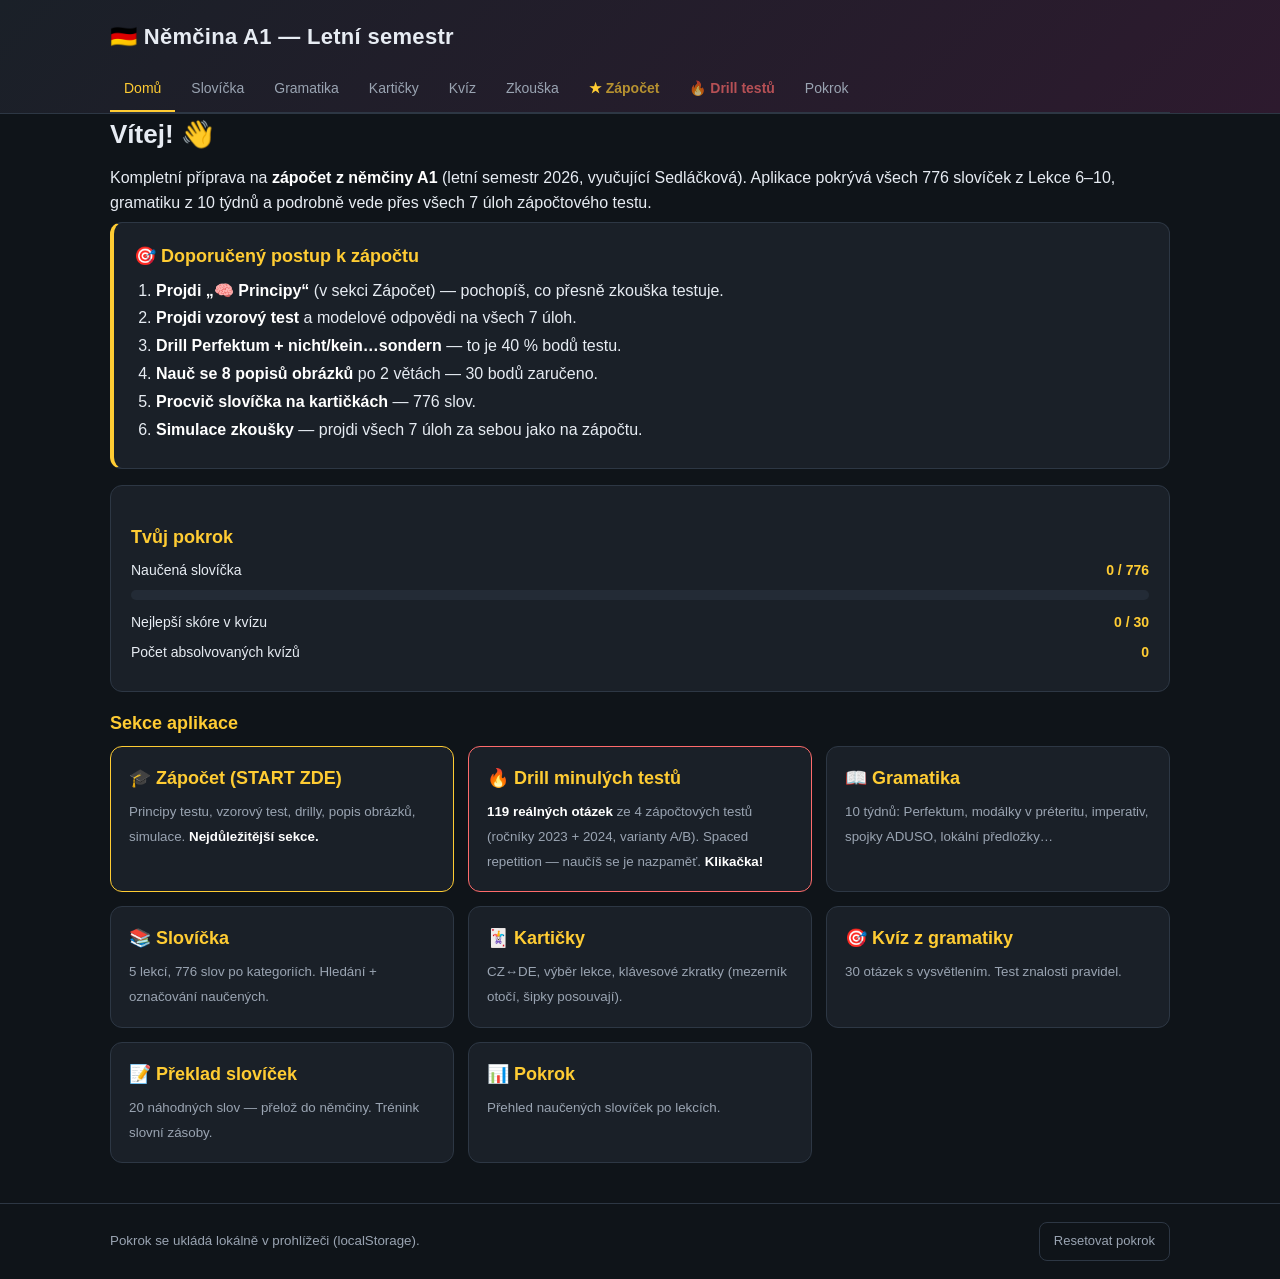
==== app/index.html @ c713fbe7 "Initial commit: nemcina app" ====
<!DOCTYPE html>
<html lang="cs">
<head>
<meta charset="UTF-8">
<meta name="viewport" content="width=device-width, initial-scale=1.0">
<title>Němčina A1 — Příprava na zkoušku</title>
<link rel="stylesheet" href="style.css">
</head>
<body>
<header>
  <div class="wrap">
    <h1>🇩🇪 Němčina A1 — Letní semestr</h1>
    <nav id="mainNav">
      <button data-view="home" class="active">Domů</button>
      <button data-view="vocab">Slovíčka</button>
      <button data-view="grammar">Gramatika</button>
      <button data-view="flashcards">Kartičky</button>
      <button data-view="quiz">Kvíz</button>
      <button data-view="exam">Zkouška</button>
      <button data-view="test">Zápočet</button>
      <button data-view="drill">🔥 Drill testů</button>
      <button data-view="progress">Pokrok</button>
    </nav>
  </div>
</header>

<main class="wrap" id="app"></main>

<footer>
  <div class="wrap">
    <small>Pokrok se ukládá lokálně v prohlížeči (localStorage).</small>
    <button id="resetBtn" class="ghost">Resetovat pokrok</button>
  </div>
</footer>

<script src="data.js"></script>
<script src="app.js"></script>
</body>
</html>
---- app/style.css ----
* { box-sizing: border-box; }
:root {
  --bg: #0f1419;
  --panel: #1a2028;
  --panel-2: #232b36;
  --border: #2d3744;
  --text: #e7ecf3;
  --muted: #9aa4b2;
  --accent: #ffcc33;
  --accent-2: #ff6b6b;
  --ok: #4ade80;
  --err: #f87171;
  --blue: #60a5fa;
}
html, body { margin: 0; padding: 0; background: var(--bg); color: var(--text); font-family: -apple-system, BlinkMacSystemFont, "Segoe UI", Roboto, sans-serif; line-height: 1.55; }
.wrap { max-width: 1100px; margin: 0 auto; padding: 0 20px; }

/* Header */
header { background: linear-gradient(135deg, #1a2028, #2d1a2e); border-bottom: 1px solid var(--border); padding: 20px 0 0; position: sticky; top: 0; z-index: 10; }
header h1 { margin: 0 0 14px; font-size: 22px; letter-spacing: .3px; }
nav { display: flex; gap: 2px; flex-wrap: wrap; border-bottom: 1px solid var(--border); padding-bottom: 0; }
nav button { background: transparent; color: var(--muted); border: 0; padding: 10px 14px; font: inherit; cursor: pointer; border-bottom: 2px solid transparent; border-radius: 0; transition: all .15s; font-size: 14px; }
nav button:hover { color: var(--text); }
nav button.active { color: var(--accent); border-bottom-color: var(--accent); }
nav button[data-view="test"] { color: #ffcc33aa; font-weight: 600; }
nav button[data-view="test"].active { color: var(--accent); }
nav button[data-view="test"]::before { content: "★ "; color: var(--accent); }
nav button[data-view="drill"] { color: #ff6b6baa; font-weight: 600; }
nav button[data-view="drill"].active { color: var(--accent-2); border-bottom-color: var(--accent-2); }

/* Main */
main { padding: 28px 0 60px; min-height: 70vh; }
h2 { font-size: 26px; margin: 0 0 12px; }
h3 { font-size: 18px; margin: 18px 0 8px; color: var(--accent); }
h4 { font-size: 15px; margin: 12px 0 6px; color: var(--blue); }
p { margin: 6px 0; }
ul, ol { margin: 6px 0; padding-left: 22px; }
li { margin: 3px 0; }
table { border-collapse: collapse; margin: 10px 0; width: 100%; max-width: 700px; }
th, td { border: 1px solid var(--border); padding: 8px 10px; text-align: left; vertical-align: top; }
th { background: var(--panel-2); color: var(--accent); font-weight: 600; }
b { color: #fff; }

/* Cards & panels */
.card { background: var(--panel); border: 1px solid var(--border); border-radius: 12px; padding: 20px; margin-bottom: 16px; }
.grid { display: grid; grid-template-columns: repeat(auto-fit, minmax(260px, 1fr)); gap: 14px; }
.tile { background: var(--panel); border: 1px solid var(--border); border-radius: 12px; padding: 18px; cursor: pointer; transition: all .2s; }
.tile:hover { border-color: var(--accent); transform: translateY(-2px); }
.tile h3 { margin: 0 0 6px; color: var(--accent); }
.tile small { color: var(--muted); }

/* Buttons */
button.primary, .btn { background: var(--accent); color: #1a1208; border: 0; padding: 10px 18px; border-radius: 8px; cursor: pointer; font-weight: 600; font: inherit; font-size: 14px; transition: transform .1s; }
button.primary:hover, .btn:hover { transform: translateY(-1px); }
button.ghost { background: transparent; color: var(--muted); border: 1px solid var(--border); padding: 8px 14px; border-radius: 8px; cursor: pointer; font: inherit; font-size: 13px; }
button.ghost:hover { border-color: var(--accent); color: var(--text); }

/* Vocab */
.lesson-nav { display: flex; gap: 8px; flex-wrap: wrap; margin-bottom: 16px; }
.lesson-nav button { background: var(--panel); color: var(--muted); border: 1px solid var(--border); padding: 8px 14px; border-radius: 20px; cursor: pointer; font: inherit; font-size: 13px; }
.lesson-nav button.active { background: var(--accent); color: #1a1208; border-color: var(--accent); }
.search { width: 100%; max-width: 400px; background: var(--panel-2); border: 1px solid var(--border); color: var(--text); padding: 10px 14px; border-radius: 8px; font: inherit; margin-bottom: 14px; }
.vocab-table { width: 100%; border-collapse: collapse; background: var(--panel); border-radius: 10px; overflow: hidden; }
.vocab-table th { background: var(--panel-2); text-align: left; padding: 10px 14px; color: var(--accent); font-size: 13px; font-weight: 600; }
.vocab-table td { padding: 9px 14px; border-top: 1px solid var(--border); font-size: 14px; }
.vocab-table .de { color: #fff; font-weight: 500; }
.vocab-table .cs { color: var(--muted); }
.vocab-table tr.known { opacity: .45; }
.know-btn { background: transparent; border: 1px solid var(--border); color: var(--muted); padding: 3px 8px; border-radius: 4px; cursor: pointer; font-size: 11px; }
.know-btn.on { background: var(--ok); color: #0a1f10; border-color: var(--ok); }

/* Grammar */
.acc { background: var(--panel); border: 1px solid var(--border); border-radius: 10px; margin-bottom: 10px; overflow: hidden; }
.acc-h { padding: 12px 16px; background: var(--panel-2); cursor: pointer; display: flex; justify-content: space-between; align-items: center; font-weight: 600; }
.acc-h:hover { color: var(--accent); }
.acc-b { padding: 14px 18px; display: none; }
.acc.open .acc-b { display: block; }
.acc.open .acc-h { color: var(--accent); }

/* Flashcards */
.flash-wrap { max-width: 620px; margin: 0 auto; }
.flash-card { perspective: 1200px; height: 280px; margin: 20px 0; cursor: pointer; }
.flash-inner { position: relative; width: 100%; height: 100%; transition: transform .5s; transform-style: preserve-3d; }
.flash-inner.flipped { transform: rotateY(180deg); }
.flash-front, .flash-back { position: absolute; inset: 0; backface-visibility: hidden; display: flex; align-items: center; justify-content: center; border-radius: 14px; padding: 30px; font-size: 26px; text-align: center; border: 1px solid var(--border); }
.flash-front { background: linear-gradient(135deg, #1f2937, #111827); }
.flash-back { background: linear-gradient(135deg, #3d2a1a, #1f1510); color: var(--accent); transform: rotateY(180deg); }
.flash-meta { text-align: center; color: var(--muted); font-size: 13px; margin-bottom: 10px; }
.flash-controls { display: flex; gap: 10px; justify-content: center; flex-wrap: wrap; margin-top: 14px; }
.flash-opts { display: flex; gap: 16px; justify-content: center; flex-wrap: wrap; align-items: center; margin-bottom: 16px; font-size: 14px; color: var(--muted); }
.flash-opts label { cursor: pointer; }

/* Quiz */
.quiz-q { font-size: 18px; margin-bottom: 16px; }
.opt { display: block; width: 100%; text-align: left; background: var(--panel-2); color: var(--text); border: 1px solid var(--border); border-radius: 8px; padding: 12px 16px; margin-bottom: 8px; cursor: pointer; font: inherit; font-size: 14px; transition: all .15s; }
.opt:hover { border-color: var(--accent); }
.opt.correct { background: rgba(74,222,128,.15); border-color: var(--ok); color: var(--ok); }
.opt.wrong { background: rgba(248,113,113,.15); border-color: var(--err); color: var(--err); }
.opt.disabled { cursor: default; }
.expl { background: var(--panel-2); border-left: 3px solid var(--accent); padding: 10px 14px; border-radius: 4px; margin-top: 10px; color: var(--muted); font-size: 14px; }
.expl.ok { border-left-color: var(--ok); }
.expl.bad { border-left-color: var(--err); }
.quiz-prog { color: var(--muted); font-size: 13px; margin-bottom: 12px; }

/* Progress */
.bar { background: var(--panel-2); height: 10px; border-radius: 5px; overflow: hidden; margin: 6px 0 12px; }
.bar-fill { height: 100%; background: linear-gradient(90deg, var(--accent), var(--ok)); transition: width .4s; }
.stat { display: flex; justify-content: space-between; margin: 8px 0; font-size: 14px; }
.stat b { color: var(--accent); }

/* Exam */
.exam-input { width: 100%; background: var(--panel-2); border: 1px solid var(--border); color: var(--text); padding: 10px 14px; border-radius: 8px; font: inherit; font-size: 16px; margin: 10px 0; }

footer { border-top: 1px solid var(--border); padding: 18px 0; margin-top: 40px; }
footer .wrap { display: flex; justify-content: space-between; align-items: center; gap: 14px; flex-wrap: wrap; }
footer small { color: var(--muted); }

@media (max-width: 600px) {
  header h1 { font-size: 18px; }
  nav button { padding: 8px 10px; font-size: 13px; }
  .flash-card { height: 220px; }
  .flash-front, .flash-back { font-size: 20px; padding: 20px; }
}
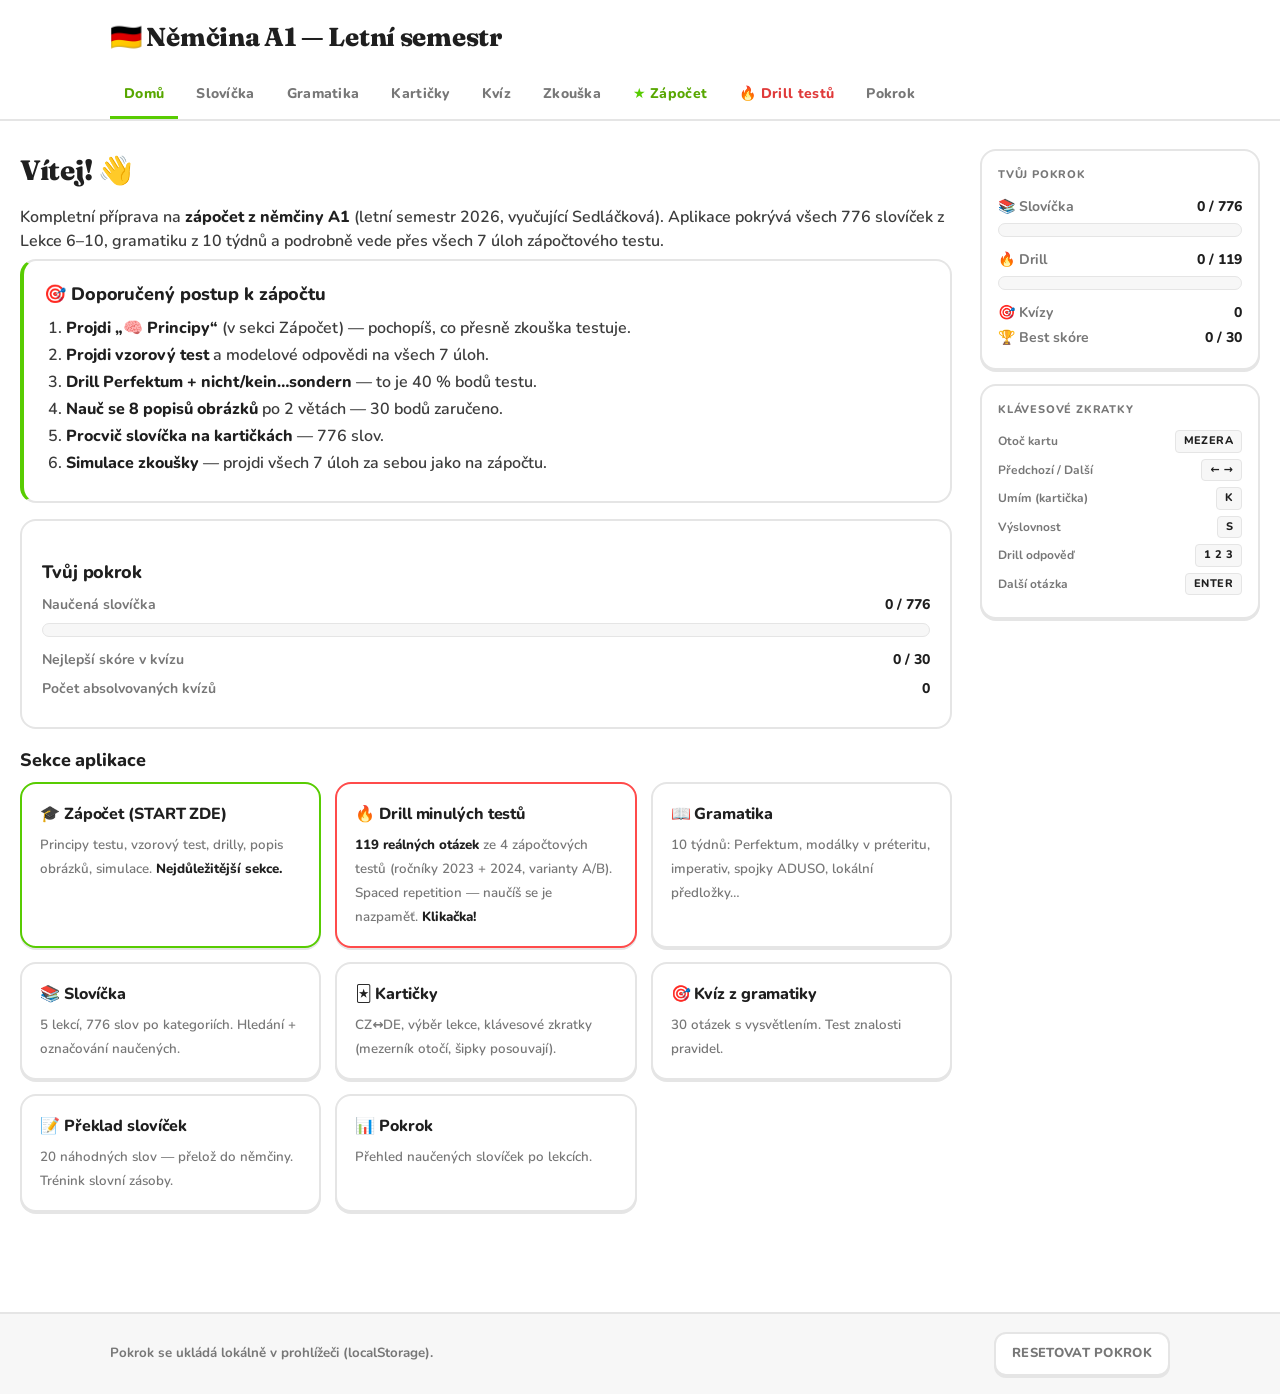
==== commit 8e79020a: "Redesign UI to Duolingo-style light theme Switch from dark utilitarian to light Duolingo-inspired hy" ====
--- a/app/index.html
+++ b/app/index.html
@@ -4,6 +4,9 @@
 <meta charset="UTF-8">
 <meta name="viewport" content="width=device-width, initial-scale=1.0">
 <title>Němčina A1 — Příprava na zkoušku</title>
+<link rel="preconnect" href="https://fonts.googleapis.com">
+<link rel="preconnect" href="https://fonts.gstatic.com" crossorigin>
+<link href="https://fonts.googleapis.com/css2?family=Nunito:wght@600;700;800;900&family=Fraunces:wght@600;800&display=swap" rel="stylesheet">
 <link rel="stylesheet" href="style.css">
 </head>
 <body>
@@ -24,7 +27,29 @@
   </div>
 </header>
 
-<main class="wrap" id="app"></main>
+<div class="layout">
+  <main id="app"></main>
+  <aside class="rail" id="rail">
+    <div class="widget">
+      <h4>Tvůj pokrok</h4>
+      <div class="rail-stat"><span>📚 Slovíčka</span><b id="rail-vocab">— / —</b></div>
+      <div class="bar"><div class="bar-fill" id="rail-vocab-bar" style="width:0%"></div></div>
+      <div class="rail-stat"><span>🔥 Drill</span><b id="rail-drill">— / —</b></div>
+      <div class="bar"><div class="bar-fill" id="rail-drill-bar" style="width:0%"></div></div>
+      <div class="rail-stat"><span>🎯 Kvízy</span><b id="rail-quizzes">0</b></div>
+      <div class="rail-stat"><span>🏆 Best skóre</span><b id="rail-best">0 / 0</b></div>
+    </div>
+    <div class="widget">
+      <h4>Klávesové zkratky</h4>
+      <div class="rail-kbd"><span>Otoč kartu</span><kbd>Mezera</kbd></div>
+      <div class="rail-kbd"><span>Předchozí / Další</span><kbd>← →</kbd></div>
+      <div class="rail-kbd"><span>Umím (kartička)</span><kbd>K</kbd></div>
+      <div class="rail-kbd"><span>Výslovnost</span><kbd>S</kbd></div>
+      <div class="rail-kbd"><span>Drill odpověď</span><kbd>1 2 3</kbd></div>
+      <div class="rail-kbd"><span>Další otázka</span><kbd>Enter</kbd></div>
+    </div>
+  </aside>
+</div>
 
 <footer>
   <div class="wrap">
--- a/app/style.css
+++ b/app/style.css
@@ -1,123 +1,687 @@
+/* ==========================================================================
+   Němčina A1 — Duolingo-style hybrid (light theme)
+   ========================================================================== */
+
 * { box-sizing: border-box; }
+
 :root {
-  --bg: #0f1419;
-  --panel: #1a2028;
-  --panel-2: #232b36;
-  --border: #2d3744;
-  --text: #e7ecf3;
-  --muted: #9aa4b2;
-  --accent: #ffcc33;
-  --accent-2: #ff6b6b;
-  --ok: #4ade80;
-  --err: #f87171;
-  --blue: #60a5fa;
-}
-html, body { margin: 0; padding: 0; background: var(--bg); color: var(--text); font-family: -apple-system, BlinkMacSystemFont, "Segoe UI", Roboto, sans-serif; line-height: 1.55; }
+  /* — Surfaces — */
+  --bg:        #FFFFFF;
+  --bg-soft:   #F7F7F7;
+  --panel:     #FFFFFF;
+  --panel-2:   #F7F7F7;        /* alias for app.js compatibility */
+  --border:    #E5E5E5;
+  --line-soft: #EFEFEF;
+
+  /* — Text — */
+  --text:   #3C3C3C;
+  --strong: #1F1F1F;
+  --muted:  #777777;
+  --faint:  #AFAFAF;
+
+  /* — Brand — */
+  --accent:        #58CC02;    /* primary green */
+  --accent-shade:  #58A700;
+  --accent-tint:   #D7FFB8;
+  --accent-2:      #FF4B4B;    /* drill / wrong */
+  --accent-2-shade:#E03A3A;
+  --accent-2-tint: #FFDFE0;
+
+  --blue:       #1CB0F6;
+  --blue-shade: #1899D6;
+  --blue-tint:  #DDF4FF;
+
+  --gold:       #FFC800;
+  --gold-shade: #E0AB00;
+
+  /* — Semantic — */
+  --ok:  #58A700;
+  --err: #E03A3A;
+
+  /* — Type — */
+  --font:         'Nunito', system-ui, -apple-system, BlinkMacSystemFont, "Segoe UI", Roboto, sans-serif;
+  --font-display: 'Fraunces', Georgia, serif;
+
+  /* — Radii — */
+  --r-sm: 8px;
+  --r:    12px;
+  --r-md: 16px;
+  --r-lg: 20px;
+  --r-pill: 999px;
+}
+
+html, body {
+  margin: 0; padding: 0;
+  background: var(--bg);
+  color: var(--text);
+  font-family: var(--font);
+  font-weight: 600;
+  font-size: 16px;
+  line-height: 1.5;
+  -webkit-font-smoothing: antialiased;
+}
+
 .wrap { max-width: 1100px; margin: 0 auto; padding: 0 20px; }
 
-/* Header */
-header { background: linear-gradient(135deg, #1a2028, #2d1a2e); border-bottom: 1px solid var(--border); padding: 20px 0 0; position: sticky; top: 0; z-index: 10; }
-header h1 { margin: 0 0 14px; font-size: 22px; letter-spacing: .3px; }
-nav { display: flex; gap: 2px; flex-wrap: wrap; border-bottom: 1px solid var(--border); padding-bottom: 0; }
-nav button { background: transparent; color: var(--muted); border: 0; padding: 10px 14px; font: inherit; cursor: pointer; border-bottom: 2px solid transparent; border-radius: 0; transition: all .15s; font-size: 14px; }
-nav button:hover { color: var(--text); }
-nav button.active { color: var(--accent); border-bottom-color: var(--accent); }
-nav button[data-view="test"] { color: #ffcc33aa; font-weight: 600; }
-nav button[data-view="test"].active { color: var(--accent); }
+/* ============================================================
+   Header (white, sticky, brand + tab nav)
+   ============================================================ */
+header {
+  background: var(--bg);
+  border-bottom: 2px solid var(--border);
+  padding: 18px 0 0;
+  position: sticky; top: 0; z-index: 10;
+}
+header h1 {
+  margin: 0 0 14px;
+  font-family: var(--font-display);
+  font-size: 26px;
+  font-weight: 800;
+  letter-spacing: -0.3px;
+  color: var(--strong);
+}
+
+/* tab nav */
+nav {
+  display: flex; gap: 4px; flex-wrap: wrap;
+  border-bottom: 0;
+  padding-bottom: 0;
+}
+nav button {
+  background: transparent;
+  color: var(--muted);
+  border: 0;
+  padding: 12px 14px;
+  font: inherit;
+  font-weight: 800;
+  cursor: pointer;
+  border-bottom: 3px solid transparent;
+  border-radius: 0;
+  transition: color .12s, background .12s, border-color .12s;
+  font-size: 14px;
+  letter-spacing: 0.3px;
+}
+nav button:hover { color: var(--strong); background: var(--bg-soft); }
+nav button.active {
+  color: var(--accent-shade);
+  border-bottom-color: var(--accent);
+}
+nav button[data-view="test"] { color: var(--accent-shade); }
+nav button[data-view="test"].active { color: var(--accent-shade); }
 nav button[data-view="test"]::before { content: "★ "; color: var(--accent); }
-nav button[data-view="drill"] { color: #ff6b6baa; font-weight: 600; }
-nav button[data-view="drill"].active { color: var(--accent-2); border-bottom-color: var(--accent-2); }
-
-/* Main */
-main { padding: 28px 0 60px; min-height: 70vh; }
-h2 { font-size: 26px; margin: 0 0 12px; }
-h3 { font-size: 18px; margin: 18px 0 8px; color: var(--accent); }
-h4 { font-size: 15px; margin: 12px 0 6px; color: var(--blue); }
+nav button[data-view="drill"] { color: var(--accent-2-shade); }
+nav button[data-view="drill"].active {
+  color: var(--accent-2-shade);
+  border-bottom-color: var(--accent-2);
+}
+
+/* ============================================================
+   Layout — main + right rail (rail hidden < 1080)
+   ============================================================ */
+.layout {
+  display: grid;
+  grid-template-columns: 1fr 280px;
+  gap: 28px;
+  padding: 28px 20px 60px;
+  max-width: 1300px;
+  margin: 0 auto;
+  align-items: start;
+}
+.layout > main { min-width: 0; }
+.rail {
+  position: sticky; top: 100px;
+  display: flex; flex-direction: column; gap: 14px;
+}
+@media (max-width: 1080px) {
+  .layout { grid-template-columns: 1fr; max-width: 1100px; }
+  .rail { display: none; }
+}
+
+main { min-height: 70vh; }
+
+/* ============================================================
+   Typography
+   ============================================================ */
+h2 {
+  font-family: var(--font-display);
+  font-size: 28px;
+  font-weight: 800;
+  margin: 0 0 14px;
+  color: var(--strong);
+  letter-spacing: -0.3px;
+}
+h3 {
+  font-size: 18px;
+  font-weight: 800;
+  margin: 18px 0 8px;
+  color: var(--strong);
+  letter-spacing: -0.1px;
+}
+h4 {
+  font-size: 15px;
+  font-weight: 800;
+  margin: 12px 0 6px;
+  color: var(--blue-shade);
+  letter-spacing: 0;
+}
 p { margin: 6px 0; }
 ul, ol { margin: 6px 0; padding-left: 22px; }
 li { margin: 3px 0; }
+b { color: var(--strong); font-weight: 800; }
+small { color: var(--muted); font-weight: 600; }
+
 table { border-collapse: collapse; margin: 10px 0; width: 100%; max-width: 700px; }
-th, td { border: 1px solid var(--border); padding: 8px 10px; text-align: left; vertical-align: top; }
-th { background: var(--panel-2); color: var(--accent); font-weight: 600; }
-b { color: #fff; }
-
-/* Cards & panels */
-.card { background: var(--panel); border: 1px solid var(--border); border-radius: 12px; padding: 20px; margin-bottom: 16px; }
-.grid { display: grid; grid-template-columns: repeat(auto-fit, minmax(260px, 1fr)); gap: 14px; }
-.tile { background: var(--panel); border: 1px solid var(--border); border-radius: 12px; padding: 18px; cursor: pointer; transition: all .2s; }
-.tile:hover { border-color: var(--accent); transform: translateY(-2px); }
-.tile h3 { margin: 0 0 6px; color: var(--accent); }
-.tile small { color: var(--muted); }
-
-/* Buttons */
-button.primary, .btn { background: var(--accent); color: #1a1208; border: 0; padding: 10px 18px; border-radius: 8px; cursor: pointer; font-weight: 600; font: inherit; font-size: 14px; transition: transform .1s; }
-button.primary:hover, .btn:hover { transform: translateY(-1px); }
-button.ghost { background: transparent; color: var(--muted); border: 1px solid var(--border); padding: 8px 14px; border-radius: 8px; cursor: pointer; font: inherit; font-size: 13px; }
-button.ghost:hover { border-color: var(--accent); color: var(--text); }
-
-/* Vocab */
-.lesson-nav { display: flex; gap: 8px; flex-wrap: wrap; margin-bottom: 16px; }
-.lesson-nav button { background: var(--panel); color: var(--muted); border: 1px solid var(--border); padding: 8px 14px; border-radius: 20px; cursor: pointer; font: inherit; font-size: 13px; }
-.lesson-nav button.active { background: var(--accent); color: #1a1208; border-color: var(--accent); }
-.search { width: 100%; max-width: 400px; background: var(--panel-2); border: 1px solid var(--border); color: var(--text); padding: 10px 14px; border-radius: 8px; font: inherit; margin-bottom: 14px; }
-.vocab-table { width: 100%; border-collapse: collapse; background: var(--panel); border-radius: 10px; overflow: hidden; }
-.vocab-table th { background: var(--panel-2); text-align: left; padding: 10px 14px; color: var(--accent); font-size: 13px; font-weight: 600; }
-.vocab-table td { padding: 9px 14px; border-top: 1px solid var(--border); font-size: 14px; }
-.vocab-table .de { color: #fff; font-weight: 500; }
-.vocab-table .cs { color: var(--muted); }
-.vocab-table tr.known { opacity: .45; }
-.know-btn { background: transparent; border: 1px solid var(--border); color: var(--muted); padding: 3px 8px; border-radius: 4px; cursor: pointer; font-size: 11px; }
-.know-btn.on { background: var(--ok); color: #0a1f10; border-color: var(--ok); }
-
-/* Grammar */
-.acc { background: var(--panel); border: 1px solid var(--border); border-radius: 10px; margin-bottom: 10px; overflow: hidden; }
-.acc-h { padding: 12px 16px; background: var(--panel-2); cursor: pointer; display: flex; justify-content: space-between; align-items: center; font-weight: 600; }
-.acc-h:hover { color: var(--accent); }
-.acc-b { padding: 14px 18px; display: none; }
+th, td {
+  border: 1px solid var(--border);
+  padding: 9px 12px; text-align: left; vertical-align: top;
+}
+th {
+  background: var(--bg-soft);
+  color: var(--muted);
+  font-weight: 800;
+  text-transform: uppercase;
+  letter-spacing: 0.8px;
+  font-size: 12px;
+}
+
+/* ============================================================
+   Cards & tiles
+   ============================================================ */
+.card {
+  background: var(--panel);
+  border: 2px solid var(--border);
+  border-radius: var(--r-md);
+  padding: 20px;
+  margin-bottom: 16px;
+}
+.grid {
+  display: grid;
+  grid-template-columns: repeat(auto-fit, minmax(260px, 1fr));
+  gap: 14px;
+}
+.tile {
+  background: var(--panel);
+  border: 2px solid var(--border);
+  border-radius: var(--r-md);
+  padding: 18px;
+  cursor: pointer;
+  transition: transform .12s, border-color .12s, box-shadow .12s;
+  box-shadow: 0 2px 0 var(--border);
+}
+.tile:hover {
+  border-color: var(--accent);
+  transform: translateY(-2px);
+  box-shadow: 0 4px 0 var(--accent-shade);
+}
+.tile h3 {
+  margin: 0 0 6px;
+  color: var(--strong);
+  font-size: 16px;
+}
+.tile small { color: var(--muted); font-weight: 600; }
+
+/* ============================================================
+   Buttons (chunky 3D press)
+   ============================================================ */
+button.primary, .btn {
+  background: var(--accent);
+  color: #fff;
+  border: 0;
+  padding: 12px 20px;
+  border-radius: var(--r);
+  cursor: pointer;
+  font-weight: 800;
+  font: inherit;
+  font-size: 14px;
+  letter-spacing: 0.5px;
+  text-transform: uppercase;
+  transition: filter .1s, transform .05s;
+  box-shadow: 0 4px 0 var(--accent-shade);
+}
+button.primary:hover, .btn:hover { filter: brightness(1.05); }
+button.primary:active, .btn:active {
+  transform: translateY(2px);
+  box-shadow: 0 2px 0 var(--accent-shade);
+}
+button.primary:disabled, .btn:disabled {
+  background: #E5E5E5 !important;
+  color: var(--faint) !important;
+  box-shadow: 0 4px 0 var(--border) !important;
+  cursor: not-allowed;
+  filter: none;
+}
+
+button.ghost {
+  background: var(--bg);
+  color: var(--muted);
+  border: 2px solid var(--border);
+  padding: 10px 16px;
+  border-radius: var(--r);
+  cursor: pointer;
+  font: inherit;
+  font-weight: 800;
+  font-size: 13px;
+  letter-spacing: 0.3px;
+  text-transform: uppercase;
+  box-shadow: 0 2px 0 var(--border);
+  transition: filter .1s, transform .05s, background .12s;
+}
+button.ghost:hover { background: var(--bg-soft); color: var(--strong); }
+button.ghost:active { transform: translateY(2px); box-shadow: 0 0 0 var(--border); }
+
+/* ============================================================
+   Vocab — pills + search + table
+   ============================================================ */
+.lesson-nav {
+  display: flex; gap: 8px; flex-wrap: wrap;
+  margin-bottom: 16px;
+}
+.lesson-nav button {
+  background: var(--bg);
+  color: var(--muted);
+  border: 2px solid var(--border);
+  padding: 8px 16px;
+  border-radius: var(--r-pill);
+  cursor: pointer;
+  font: inherit;
+  font-weight: 800;
+  font-size: 13px;
+  letter-spacing: 0.4px;
+  text-transform: uppercase;
+  box-shadow: 0 2px 0 var(--border);
+  transition: filter .1s, background .12s;
+}
+.lesson-nav button:hover { background: var(--bg-soft); }
+.lesson-nav button.active {
+  background: var(--blue);
+  color: #fff;
+  border-color: var(--blue);
+  box-shadow: 0 2px 0 var(--blue-shade);
+}
+
+.search {
+  width: 100%; max-width: 420px;
+  background: var(--bg-soft);
+  border: 2px solid var(--border);
+  color: var(--text);
+  padding: 11px 16px;
+  border-radius: var(--r-pill);
+  font: inherit;
+  font-weight: 700;
+  margin-bottom: 14px;
+  transition: background .12s, border-color .12s;
+}
+.search:focus {
+  outline: none;
+  background: var(--bg);
+  border-color: var(--blue);
+}
+
+.vocab-table {
+  width: 100%;
+  border-collapse: separate; border-spacing: 0;
+  background: var(--panel);
+  border-radius: var(--r-md);
+  border: 2px solid var(--border);
+  overflow: hidden;
+  margin-top: 8px;
+}
+.vocab-table th {
+  background: var(--bg-soft);
+  text-align: left;
+  padding: 12px 14px;
+  color: var(--muted);
+  font-size: 11px;
+  font-weight: 800;
+  text-transform: uppercase;
+  letter-spacing: 0.8px;
+  border: 0;
+  border-bottom: 2px solid var(--border);
+}
+.vocab-table td {
+  padding: 11px 14px;
+  border: 0;
+  border-top: 1px solid var(--line-soft);
+  font-size: 15px;
+}
+.vocab-table tr:first-child td { border-top: 0; }
+.vocab-table .de { color: var(--strong); font-weight: 800; }
+.vocab-table .cs { color: var(--muted); font-weight: 700; }
+.vocab-table tr.known { opacity: .55; }
+
+.know-btn {
+  background: var(--bg);
+  border: 2px solid var(--border);
+  color: var(--muted);
+  padding: 4px 10px;
+  border-radius: var(--r-sm);
+  cursor: pointer;
+  font: inherit;
+  font-weight: 800;
+  font-size: 11px;
+  letter-spacing: 0.4px;
+  text-transform: uppercase;
+  box-shadow: 0 2px 0 var(--border);
+  transition: filter .1s;
+}
+.know-btn:hover { background: var(--bg-soft); }
+.know-btn.on {
+  background: var(--accent);
+  border-color: var(--accent);
+  color: #fff;
+  box-shadow: 0 2px 0 var(--accent-shade);
+}
+
+/* ============================================================
+   Grammar — accordion
+   ============================================================ */
+.acc {
+  background: var(--panel);
+  border: 2px solid var(--border);
+  border-radius: var(--r-md);
+  margin-bottom: 10px;
+  overflow: hidden;
+  box-shadow: 0 2px 0 var(--border);
+}
+.acc-h {
+  padding: 14px 18px;
+  background: var(--bg);
+  cursor: pointer;
+  display: flex; justify-content: space-between; align-items: center;
+  font-weight: 800;
+  font-size: 15px;
+  color: var(--strong);
+  transition: background .12s;
+}
+.acc-h:hover { background: var(--bg-soft); color: var(--accent-shade); }
+.acc-b {
+  padding: 16px 20px 18px;
+  display: none;
+  border-top: 2px solid var(--line-soft);
+  background: var(--bg);
+}
 .acc.open .acc-b { display: block; }
-.acc.open .acc-h { color: var(--accent); }
-
-/* Flashcards */
+.acc.open .acc-h { color: var(--accent-shade); }
+
+/* ============================================================
+   Flashcards
+   ============================================================ */
 .flash-wrap { max-width: 620px; margin: 0 auto; }
-.flash-card { perspective: 1200px; height: 280px; margin: 20px 0; cursor: pointer; }
-.flash-inner { position: relative; width: 100%; height: 100%; transition: transform .5s; transform-style: preserve-3d; }
+.flash-card {
+  perspective: 1200px;
+  height: 280px;
+  margin: 20px 0;
+  cursor: pointer;
+}
+.flash-inner {
+  position: relative; width: 100%; height: 100%;
+  transition: transform .5s;
+  transform-style: preserve-3d;
+}
 .flash-inner.flipped { transform: rotateY(180deg); }
-.flash-front, .flash-back { position: absolute; inset: 0; backface-visibility: hidden; display: flex; align-items: center; justify-content: center; border-radius: 14px; padding: 30px; font-size: 26px; text-align: center; border: 1px solid var(--border); }
-.flash-front { background: linear-gradient(135deg, #1f2937, #111827); }
-.flash-back { background: linear-gradient(135deg, #3d2a1a, #1f1510); color: var(--accent); transform: rotateY(180deg); }
-.flash-meta { text-align: center; color: var(--muted); font-size: 13px; margin-bottom: 10px; }
-.flash-controls { display: flex; gap: 10px; justify-content: center; flex-wrap: wrap; margin-top: 14px; }
-.flash-opts { display: flex; gap: 16px; justify-content: center; flex-wrap: wrap; align-items: center; margin-bottom: 16px; font-size: 14px; color: var(--muted); }
-.flash-opts label { cursor: pointer; }
-
-/* Quiz */
-.quiz-q { font-size: 18px; margin-bottom: 16px; }
-.opt { display: block; width: 100%; text-align: left; background: var(--panel-2); color: var(--text); border: 1px solid var(--border); border-radius: 8px; padding: 12px 16px; margin-bottom: 8px; cursor: pointer; font: inherit; font-size: 14px; transition: all .15s; }
-.opt:hover { border-color: var(--accent); }
-.opt.correct { background: rgba(74,222,128,.15); border-color: var(--ok); color: var(--ok); }
-.opt.wrong { background: rgba(248,113,113,.15); border-color: var(--err); color: var(--err); }
+.flash-front, .flash-back {
+  position: absolute; inset: 0;
+  backface-visibility: hidden;
+  display: flex; align-items: center; justify-content: center;
+  border-radius: var(--r-lg);
+  padding: 30px;
+  font-family: var(--font-display);
+  font-size: 32px;
+  font-weight: 800;
+  text-align: center;
+  border: 2px solid var(--border);
+  box-shadow: 0 6px 0 var(--border);
+  letter-spacing: -0.3px;
+}
+.flash-front {
+  background: var(--bg);
+  color: var(--strong);
+}
+.flash-back {
+  background: var(--blue-tint);
+  border-color: var(--blue);
+  color: var(--blue-shade);
+  box-shadow: 0 6px 0 var(--blue-shade);
+  transform: rotateY(180deg);
+}
+.flash-meta {
+  text-align: center;
+  color: var(--muted);
+  font-size: 13px;
+  font-weight: 800;
+  margin-bottom: 10px;
+  text-transform: uppercase;
+  letter-spacing: 0.6px;
+}
+.flash-controls {
+  display: flex; gap: 10px;
+  justify-content: center; flex-wrap: wrap;
+  margin-top: 14px;
+}
+.flash-opts {
+  display: flex; gap: 16px;
+  justify-content: center; flex-wrap: wrap; align-items: center;
+  margin-bottom: 16px;
+  font-size: 13px;
+  color: var(--muted);
+  font-weight: 800;
+  text-transform: uppercase;
+  letter-spacing: 0.5px;
+}
+.flash-opts label { cursor: pointer; display: flex; align-items: center; gap: 6px; }
+.flash-opts select {
+  background: var(--bg);
+  color: var(--strong);
+  border: 2px solid var(--border);
+  box-shadow: 0 2px 0 var(--border);
+  padding: 6px 10px;
+  border-radius: var(--r-sm);
+  font: inherit;
+  font-weight: 800;
+  font-size: 12px;
+  text-transform: uppercase;
+}
+
+/* ============================================================
+   Quiz / Drill — options + feedback
+   ============================================================ */
+.quiz-q {
+  font-family: var(--font-display);
+  font-size: 22px;
+  font-weight: 800;
+  margin-bottom: 16px;
+  color: var(--strong);
+  letter-spacing: -0.2px;
+}
+.opt {
+  display: block; width: 100%;
+  text-align: left;
+  background: var(--bg);
+  color: var(--strong);
+  border: 2px solid var(--border);
+  border-radius: var(--r);
+  padding: 13px 16px;
+  margin-bottom: 8px;
+  cursor: pointer;
+  font: inherit;
+  font-weight: 800;
+  font-size: 15px;
+  box-shadow: 0 2px 0 var(--border);
+  transition: background .1s, border-color .1s;
+}
+.opt:hover {
+  background: var(--bg-soft);
+  border-color: var(--blue);
+}
+.opt.correct {
+  background: var(--accent-tint);
+  border-color: var(--accent);
+  color: var(--accent-shade);
+  box-shadow: 0 2px 0 var(--accent-shade);
+}
+.opt.wrong {
+  background: var(--accent-2-tint);
+  border-color: var(--accent-2);
+  color: var(--accent-2-shade);
+  box-shadow: 0 2px 0 var(--accent-2-shade);
+}
 .opt.disabled { cursor: default; }
-.expl { background: var(--panel-2); border-left: 3px solid var(--accent); padding: 10px 14px; border-radius: 4px; margin-top: 10px; color: var(--muted); font-size: 14px; }
-.expl.ok { border-left-color: var(--ok); }
-.expl.bad { border-left-color: var(--err); }
-.quiz-prog { color: var(--muted); font-size: 13px; margin-bottom: 12px; }
-
-/* Progress */
-.bar { background: var(--panel-2); height: 10px; border-radius: 5px; overflow: hidden; margin: 6px 0 12px; }
-.bar-fill { height: 100%; background: linear-gradient(90deg, var(--accent), var(--ok)); transition: width .4s; }
-.stat { display: flex; justify-content: space-between; margin: 8px 0; font-size: 14px; }
-.stat b { color: var(--accent); }
-
-/* Exam */
-.exam-input { width: 100%; background: var(--panel-2); border: 1px solid var(--border); color: var(--text); padding: 10px 14px; border-radius: 8px; font: inherit; font-size: 16px; margin: 10px 0; }
-
-footer { border-top: 1px solid var(--border); padding: 18px 0; margin-top: 40px; }
-footer .wrap { display: flex; justify-content: space-between; align-items: center; gap: 14px; flex-wrap: wrap; }
-footer small { color: var(--muted); }
-
+
+.expl {
+  background: var(--bg-soft);
+  border-left: 4px solid var(--blue);
+  padding: 12px 16px;
+  border-radius: var(--r-sm);
+  margin-top: 10px;
+  color: var(--text);
+  font-size: 14px;
+  font-weight: 700;
+  line-height: 1.55;
+}
+.expl.ok  { background: var(--accent-tint);   border-left-color: var(--accent); }
+.expl.bad { background: var(--accent-2-tint); border-left-color: var(--accent-2); }
+
+.quiz-prog {
+  color: var(--muted);
+  font-size: 13px;
+  font-weight: 800;
+  margin-bottom: 14px;
+  text-transform: uppercase;
+  letter-spacing: 0.5px;
+}
+
+/* ============================================================
+   Progress bar
+   ============================================================ */
+.bar {
+  background: var(--bg-soft);
+  height: 14px;
+  border-radius: var(--r-pill);
+  overflow: hidden;
+  margin: 6px 0 12px;
+  border: 1px solid var(--border);
+}
+.bar-fill {
+  height: 100%;
+  background: var(--accent);
+  border-radius: var(--r-pill);
+  transition: width .5s;
+  position: relative;
+}
+.bar-fill::after {
+  content: '';
+  position: absolute;
+  top: 3px; left: 6px; right: 6px;
+  height: 3px;
+  background: rgba(255,255,255,0.45);
+  border-radius: 2px;
+}
+.stat {
+  display: flex; justify-content: space-between;
+  margin: 8px 0;
+  font-size: 14px;
+  font-weight: 800;
+  color: var(--strong);
+}
+.stat span { color: var(--muted); font-weight: 700; }
+.stat b { color: var(--strong); font-weight: 800; }
+
+/* ============================================================
+   Exam input (textarea / input)
+   ============================================================ */
+.exam-input {
+  width: 100%;
+  background: var(--bg-soft);
+  border: 2px solid var(--border);
+  color: var(--strong);
+  padding: 12px 16px;
+  border-radius: var(--r);
+  font: inherit;
+  font-weight: 700;
+  font-size: 16px;
+  margin: 10px 0;
+  transition: background .12s, border-color .12s;
+}
+.exam-input:focus {
+  outline: none;
+  background: var(--bg);
+  border-color: var(--blue);
+}
+
+/* ============================================================
+   Right rail widgets
+   ============================================================ */
+.widget {
+  background: var(--panel);
+  border: 2px solid var(--border);
+  border-radius: var(--r-md);
+  padding: 16px;
+  box-shadow: 0 2px 0 var(--border);
+}
+.widget h4 {
+  margin: 0 0 12px;
+  font-size: 11px;
+  color: var(--muted);
+  text-transform: uppercase;
+  letter-spacing: 0.8px;
+  display: flex; justify-content: space-between; align-items: center;
+}
+.rail-stat {
+  display: flex; justify-content: space-between;
+  font-size: 14px;
+  font-weight: 800;
+  color: var(--strong);
+  margin: 4px 0;
+}
+.rail-stat span { color: var(--muted); font-weight: 700; }
+.rail-stat b { color: var(--strong); font-weight: 800; }
+.rail-kbd {
+  display: flex; justify-content: space-between; align-items: center;
+  margin: 6px 0;
+  font-size: 12px;
+  font-weight: 700;
+  color: var(--muted);
+}
+.rail-kbd kbd {
+  background: var(--bg-soft);
+  border: 1px solid var(--border);
+  border-radius: 4px;
+  padding: 2px 8px;
+  font: inherit;
+  font-size: 11px;
+  font-weight: 800;
+  color: var(--strong);
+  text-transform: uppercase;
+  letter-spacing: 0.4px;
+}
+
+/* ============================================================
+   Footer
+   ============================================================ */
+footer {
+  border-top: 2px solid var(--border);
+  padding: 18px 0;
+  margin-top: 40px;
+  background: var(--bg-soft);
+}
+footer .wrap {
+  display: flex; justify-content: space-between; align-items: center;
+  gap: 14px; flex-wrap: wrap;
+}
+footer small {
+  color: var(--muted);
+  font-weight: 700;
+}
+
+/* ============================================================
+   Mobile
+   ============================================================ */
 @media (max-width: 600px) {
-  header h1 { font-size: 18px; }
-  nav button { padding: 8px 10px; font-size: 13px; }
-  .flash-card { height: 220px; }
-  .flash-front, .flash-back { font-size: 20px; padding: 20px; }
-}
+  header h1 { font-size: 22px; }
+  nav button { padding: 10px 10px; font-size: 12px; }
+  .layout { padding: 20px 16px 60px; gap: 16px; }
+  h2 { font-size: 24px; }
+  .flash-card { height: 240px; }
+  .flash-front, .flash-back { font-size: 24px; padding: 22px; }
+  .quiz-q { font-size: 18px; }
+}
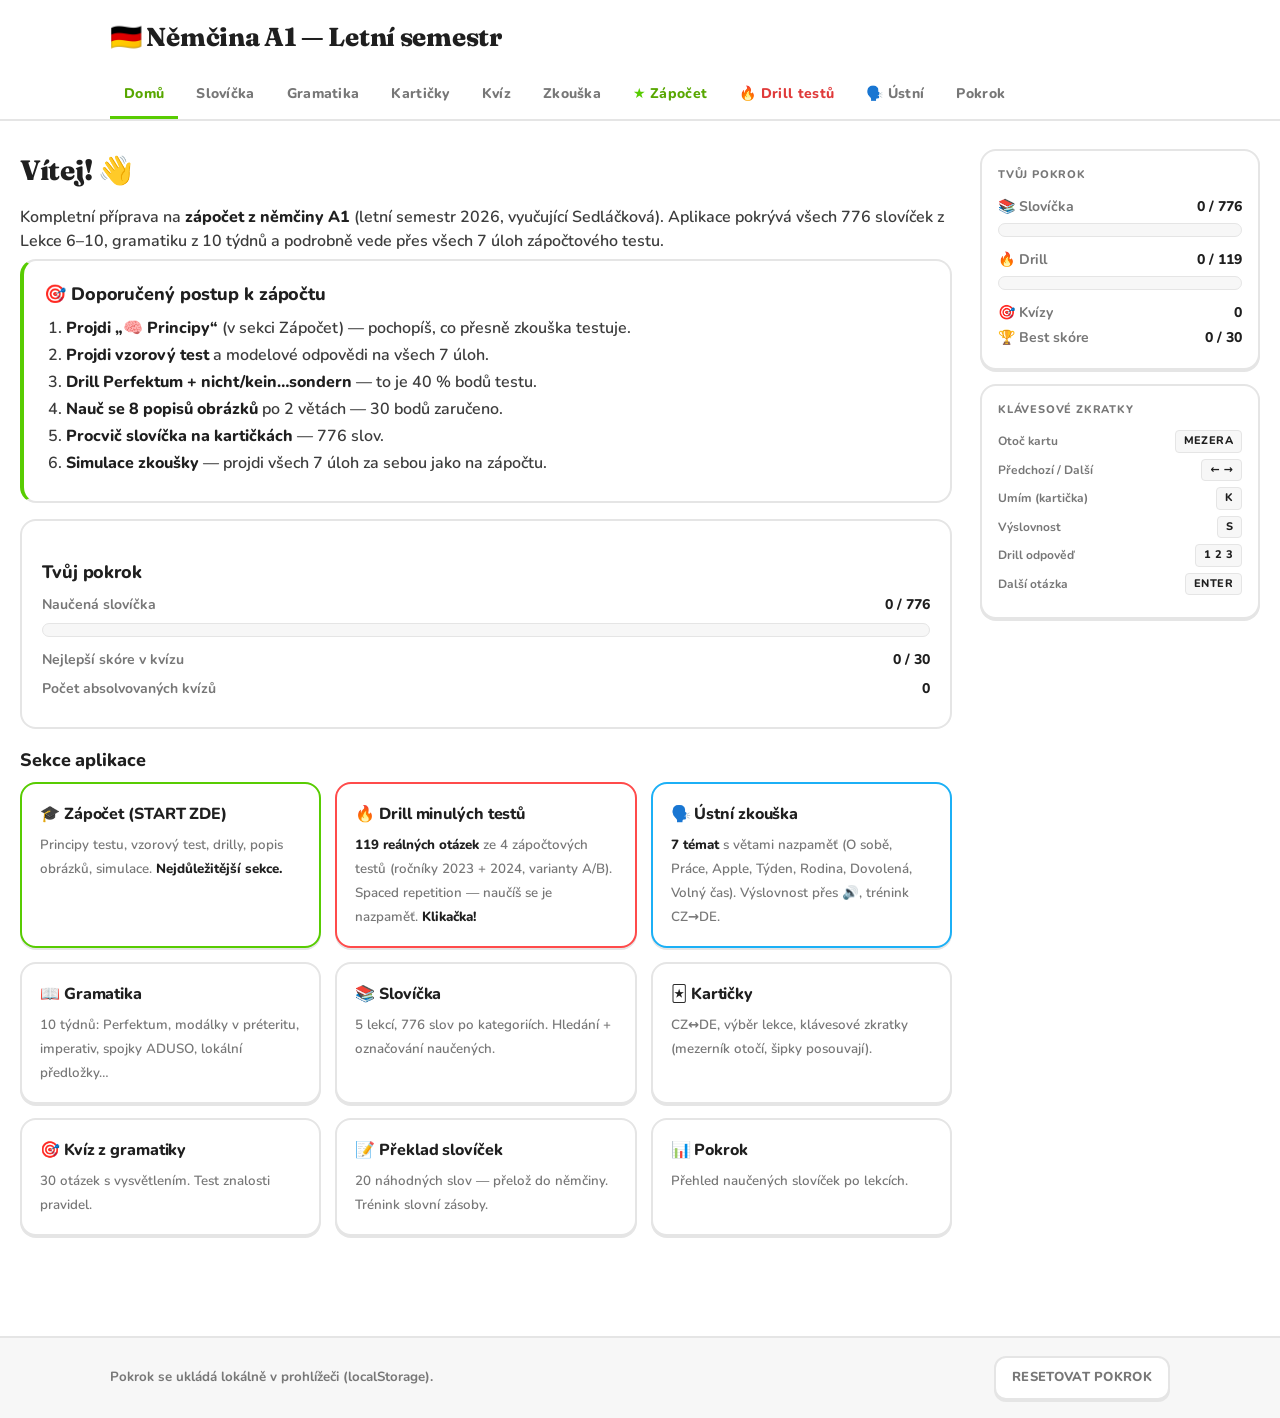
==== commit 862ffb92: "Add oral exam (Ústní) section with 7 topics + pronunciation New top-level view with 76 sentences acr" ====
--- a/app/index.html
+++ b/app/index.html
@@ -22,6 +22,7 @@
       <button data-view="exam">Zkouška</button>
       <button data-view="test">Zápočet</button>
       <button data-view="drill">🔥 Drill testů</button>
+      <button data-view="oral">🗣️ Ústní</button>
       <button data-view="progress">Pokrok</button>
     </nav>
   </div>
--- a/app/style.css
+++ b/app/style.css
@@ -674,14 +674,654 @@
 }
 
 /* ============================================================
+   Drill — mobile-first multiple-choice
+   ============================================================ */
+
+/* — Mode picker home — */
+.drill-stats { margin-bottom: 16px; }
+.drill-mode-stack {
+  display: flex; flex-direction: column;
+  gap: 10px; margin: 16px 0;
+}
+.drill-cta {
+  display: flex !important;
+  flex-direction: column; align-items: center; gap: 4px;
+  width: 100%;
+  padding: 16px 20px !important;
+  font-size: 15px !important;
+  text-transform: uppercase;
+  border-radius: var(--r);
+}
+.drill-cta-secondary {
+  background: var(--blue);
+  box-shadow: 0 4px 0 var(--blue-shade);
+}
+.drill-cta-secondary:active { box-shadow: 0 2px 0 var(--blue-shade); }
+.drill-cta-sub {
+  font-size: 10.5px;
+  font-weight: 700;
+  letter-spacing: 0.6px;
+  opacity: 0.9;
+  text-transform: uppercase;
+}
+.drill-mode-row {
+  display: flex; gap: 10px; flex-wrap: wrap;
+}
+.drill-mode-btn {
+  color: #fff !important;
+  flex: 1; min-width: 110px;
+  font-size: 12px !important;
+  padding: 11px 14px !important;
+}
+.drill-details { margin: 18px 0 8px; }
+.drill-details summary {
+  cursor: pointer;
+  padding: 11px 16px;
+  background: var(--bg-soft);
+  border: 2px solid var(--border);
+  border-radius: var(--r);
+  font-weight: 800;
+  font-size: 12px;
+  text-transform: uppercase;
+  letter-spacing: 0.6px;
+  color: var(--muted);
+  list-style: none;
+  user-select: none;
+}
+.drill-details summary::before { content: "▾  "; color: var(--faint); }
+.drill-details[open] summary { background: var(--bg); color: var(--strong); }
+.drill-details[open] summary::before { content: "▴  "; color: var(--accent-shade); }
+.drill-details summary::-webkit-details-marker { display: none; }
+
+/* — Question stage — */
+.drill-stage { display: flex; flex-direction: column; }
+.drill-topbar {
+  margin-bottom: 14px;
+  padding-bottom: 10px;
+  border-bottom: 2px solid var(--line-soft);
+}
+.drill-progress-row {
+  display: flex; align-items: center; gap: 12px;
+  margin-bottom: 8px;
+}
+.drill-progress-bar { flex: 1; margin: 0; }
+.drill-streak {
+  display: inline-flex; align-items: center; gap: 5px;
+  background: var(--bg-soft);
+  border: 2px solid var(--border);
+  border-radius: var(--r-pill);
+  padding: 4px 12px;
+  font-size: 13px;
+  font-weight: 800;
+  color: var(--muted);
+  flex-shrink: 0;
+  transition: all .2s;
+}
+.drill-streak b { color: var(--muted); font-weight: 800; }
+.drill-streak.active {
+  background: #FFF7D6;
+  border-color: var(--gold);
+  color: var(--gold-shade);
+  transform: scale(1.05);
+}
+.drill-streak.active b { color: var(--gold-shade); }
+.drill-meta-row {
+  display: flex; align-items: center; gap: 6px; flex-wrap: wrap;
+  font-size: 11px;
+  font-weight: 800;
+  color: var(--muted);
+  text-transform: uppercase;
+  letter-spacing: 0.5px;
+}
+.drill-meta-row .dot { color: var(--faint); }
+
+/* — Question card — */
+.drill-question-card {
+  background: var(--panel);
+  border: 2px solid var(--border);
+  border-radius: var(--r-md);
+  padding: 18px 20px;
+  margin-bottom: 14px;
+  box-shadow: 0 2px 0 var(--border);
+}
+.drill-question-meta {
+  font-size: 11px;
+  font-weight: 800;
+  color: var(--muted);
+  text-transform: uppercase;
+  letter-spacing: 0.6px;
+  margin-bottom: 6px;
+}
+.drill-mastery-pill {
+  display: inline-block;
+  padding: 3px 10px;
+  border-radius: var(--r-pill);
+  font-size: 10.5px;
+  font-weight: 800;
+  text-transform: uppercase;
+  letter-spacing: 0.4px;
+  margin-bottom: 12px;
+}
+.drill-mastery-pill.fresh { background: var(--blue-tint); color: var(--blue-shade); }
+.drill-mastery-pill.streak1 { background: #FFF4D9; color: var(--gold-shade); }
+.drill-mastery-pill.mastered { background: var(--accent-tint); color: var(--accent-shade); }
+
+.drill-question {
+  font-family: var(--font-display);
+  font-size: 22px;
+  font-weight: 800;
+  line-height: 1.4;
+  color: var(--strong);
+  letter-spacing: -0.2px;
+  margin: 0;
+}
+.drill-blank {
+  color: var(--accent);
+  letter-spacing: 2px;
+  font-family: var(--font);
+}
+
+/* — Options (full-width chunky) — */
+.drill-options {
+  display: flex; flex-direction: column;
+  gap: 10px;
+  margin-top: 4px;
+}
+.drill-opt {
+  display: flex !important;
+  align-items: center;
+  gap: 14px;
+  padding: 14px 16px !important;
+  font-size: 16px !important;
+  min-height: 60px;
+  margin-bottom: 0 !important;
+  text-align: left;
+  text-transform: none;
+  letter-spacing: 0;
+}
+.drill-opt-num {
+  display: grid; place-items: center;
+  width: 32px; height: 32px;
+  background: var(--bg-soft);
+  border: 2px solid var(--border);
+  border-radius: var(--r-sm);
+  font-size: 14px;
+  font-weight: 800;
+  color: var(--muted);
+  flex-shrink: 0;
+  transition: all .15s;
+}
+.drill-opt-text { flex: 1; line-height: 1.4; }
+.drill-opt.correct .drill-opt-num {
+  background: var(--accent);
+  border-color: var(--accent);
+  color: #fff;
+}
+.drill-opt.wrong .drill-opt-num {
+  background: var(--accent-2);
+  border-color: var(--accent-2);
+  color: #fff;
+}
+
+/* — Feedback — */
+.drill-feedback { margin-top: 14px; }
+.drill-feedback-box { font-size: 14px; line-height: 1.55; }
+.drill-feedback-head {
+  font-size: 16px;
+  margin-bottom: 6px;
+  display: flex; flex-wrap: wrap; gap: 8px;
+  align-items: baseline;
+}
+.drill-cheer {
+  display: inline-block;
+  font-size: 13px;
+  font-weight: 700;
+  color: var(--muted);
+}
+.expl.ok .drill-cheer { color: var(--accent-shade); }
+.expl.bad .drill-cheer { color: var(--accent-2-shade); }
+.drill-feedback-correct { margin: 6px 0; font-size: 14px; font-weight: 800; color: var(--strong); }
+.drill-feedback-expl { color: var(--text); font-weight: 700; }
+
+/* — Bohatší feedback při chybě (psychologie učení) — */
+.drill-feedback-sentence {
+  margin: 10px 0 8px;
+  padding: 10px 12px;
+  background: rgba(255,255,255,.7);
+  border-radius: var(--r-sm);
+  border: 1px solid rgba(0,0,0,.06);
+}
+.drill-feedback-sentence-de {
+  font-size: 15px;
+  font-weight: 800;
+  color: var(--strong);
+  line-height: 1.5;
+}
+.drill-answer-fill {
+  background: var(--accent-tint);
+  color: var(--accent-shade);
+  padding: 1px 6px;
+  border-radius: 6px;
+  border-bottom: 2px solid var(--accent);
+  font-weight: 900;
+}
+.drill-feedback-cz {
+  margin-top: 6px;
+  font-size: 14px;
+  color: var(--muted);
+  font-weight: 600;
+  font-style: italic;
+  line-height: 1.45;
+}
+.drill-feedback-cz-flag { font-style: normal; margin-right: 4px; }
+.drill-feedback-why {
+  margin-top: 8px;
+  padding: 8px 12px;
+  background: rgba(255,255,255,.55);
+  border-left: 3px solid var(--blue);
+  border-radius: 4px;
+  font-size: 14px;
+  font-weight: 700;
+  color: var(--text);
+  line-height: 1.5;
+}
+.drill-feedback-why-label {
+  display: inline-block;
+  margin-right: 4px;
+  color: var(--blue-shade);
+  font-weight: 900;
+}
+.drill-master-pop {
+  margin-top: 10px;
+  padding: 8px 12px;
+  background: var(--gold);
+  color: #4B3A00;
+  border-radius: var(--r-sm);
+  font-size: 12px;
+  font-weight: 800;
+  text-align: center;
+  text-transform: uppercase;
+  letter-spacing: 0.5px;
+  animation: drill-popin .4s ease;
+}
+@keyframes drill-popin {
+  from { transform: scale(0.85); opacity: 0; }
+  to   { transform: scale(1);    opacity: 1; }
+}
+
+/* — Action bar — */
+.drill-actions {
+  display: flex; gap: 10px;
+  margin-top: 16px;
+  flex-wrap: nowrap;
+}
+.drill-back-btn, .drill-skip-btn { flex: 0 0 auto; }
+.drill-next-btn { flex: 1; min-width: 140px; position: relative; overflow: hidden; }
+.drill-next-auto { background: var(--accent); box-shadow: 0 4px 0 var(--accent-shade); }
+.drill-auto-bar {
+  position: absolute;
+  bottom: 0; left: 0;
+  height: 3px;
+  background: rgba(255,255,255,0.85);
+  border-radius: 2px;
+  animation: drill-shrink 1.2s linear forwards;
+}
+@keyframes drill-shrink {
+  from { width: 100%; }
+  to   { width: 0%; }
+}
+
+/* — End-of-session view — */
+.drill-end { padding: 8px 0; }
+.drill-end-score { text-align: center; margin: 18px 0 24px; }
+.drill-end-num {
+  font-family: var(--font-display);
+  font-size: 64px;
+  font-weight: 800;
+  letter-spacing: -2px;
+  line-height: 1;
+}
+.drill-end-lbl {
+  font-size: 12px;
+  font-weight: 800;
+  color: var(--muted);
+  text-transform: uppercase;
+  letter-spacing: 0.8px;
+  margin-top: 4px;
+}
+.drill-actions-stack {
+  display: flex; flex-direction: column;
+  gap: 10px;
+  margin-top: 16px;
+}
+.drill-actions-stack .drill-cta { padding: 14px 20px !important; font-size: 14px !important; }
+
+/* ============================================================
    Mobile
    ============================================================ */
 @media (max-width: 600px) {
   header h1 { font-size: 22px; }
   nav button { padding: 10px 10px; font-size: 12px; }
-  .layout { padding: 20px 16px 60px; gap: 16px; }
+  .layout { padding: 20px 14px 80px; gap: 16px; }
   h2 { font-size: 24px; }
   .flash-card { height: 240px; }
   .flash-front, .flash-back { font-size: 24px; padding: 22px; }
   .quiz-q { font-size: 18px; }
-}
+
+  /* Drill mobile tweaks */
+  .drill-question { font-size: 19px; }
+  .drill-question-card { padding: 16px; }
+  .drill-opt { font-size: 15px !important; padding: 13px 14px !important; min-height: 56px; }
+  .drill-opt-num { width: 28px; height: 28px; font-size: 13px; }
+  .drill-actions {
+    position: sticky; bottom: 0;
+    background: var(--bg);
+    padding: 12px 0;
+    margin: 14px -14px 0;
+    padding-left: 14px; padding-right: 14px;
+    border-top: 2px solid var(--line-soft);
+    z-index: 5;
+  }
+  .drill-back-btn, .drill-skip-btn { padding: 10px 12px !important; font-size: 11px !important; }
+  .drill-next-btn { font-size: 14px !important; }
+  .drill-end-num { font-size: 56px; }
+  .drill-mode-row { flex-direction: column; }
+  .drill-mode-btn { width: 100%; }
+
+  /* Oral mobile */
+  .oral-topic-card { padding: 14px !important; }
+  .oral-topic-emoji { font-size: 36px !important; }
+  .oral-train-cz { font-size: 22px !important; }
+  .oral-train-de { font-size: 19px !important; }
+  .oral-row { padding: 12px !important; }
+  .oral-row-de { font-size: 15px !important; }
+  .oral-row-cz { font-size: 13px !important; }
+  .oral-row-actions { flex-wrap: wrap; gap: 6px !important; }
+  .oral-mode-tabs { flex-wrap: wrap; }
+  .oral-mode-tab { flex: 1 1 calc(50% - 4px) !important; }
+}
+
+/* ============================================================
+   ÚSTNÍ ZKOUŠKA
+   ============================================================ */
+
+.oral-overall { padding: 14px 16px; }
+
+.oral-topics {
+  display: flex; flex-direction: column;
+  gap: 10px;
+}
+.oral-topic-card {
+  display: flex; align-items: center;
+  gap: 14px;
+  padding: 16px 18px;
+  background: var(--panel);
+  border: 2px solid var(--border);
+  border-radius: var(--r-md);
+  cursor: pointer;
+  text-align: left;
+  font-family: var(--font);
+  transition: transform .1s, border-color .15s, box-shadow .15s;
+  width: 100%;
+}
+.oral-topic-card:hover {
+  border-color: var(--blue);
+  box-shadow: 0 4px 0 var(--blue-tint);
+  transform: translateY(-1px);
+}
+.oral-topic-emoji {
+  font-size: 42px;
+  line-height: 1;
+  flex-shrink: 0;
+}
+.oral-topic-body { flex: 1; min-width: 0; }
+.oral-topic-title {
+  font-weight: 800;
+  font-size: 17px;
+  color: var(--strong);
+}
+.oral-topic-de {
+  font-size: 13px;
+  color: var(--muted);
+  font-style: italic;
+  margin-top: 2px;
+}
+.oral-topic-meta {
+  font-size: 12px;
+  color: var(--muted);
+  margin-top: 6px;
+  font-weight: 700;
+}
+.oral-topic-bar { margin-top: 6px; height: 6px; }
+.oral-topic-go {
+  font-size: 28px;
+  color: var(--faint);
+  font-weight: 700;
+  flex-shrink: 0;
+}
+
+/* — Header v rámci tématu — */
+.oral-header { margin-bottom: 14px; }
+.oral-back {
+  font-size: 12px !important;
+  padding: 8px 12px !important;
+  margin-bottom: 10px;
+}
+.oral-header-title {
+  display: flex; align-items: center; gap: 12px;
+  margin-bottom: 8px;
+}
+.oral-header-emoji { font-size: 38px; line-height: 1; }
+.oral-header-h {
+  font-family: var(--font-display);
+  font-weight: 800;
+  font-size: 26px;
+  color: var(--strong);
+  line-height: 1.1;
+}
+.oral-header-de {
+  font-size: 14px;
+  color: var(--muted);
+  font-style: italic;
+}
+.oral-header-intro {
+  font-size: 13px;
+  color: var(--muted);
+  margin: 6px 0 10px;
+  line-height: 1.45;
+}
+.oral-header-progress { margin: 10px 0 14px; }
+.oral-header-progress-txt {
+  font-size: 12px;
+  font-weight: 700;
+  color: var(--muted);
+  margin-top: 4px;
+}
+.oral-mode-tabs {
+  display: flex; gap: 8px;
+  margin-top: 4px;
+}
+.oral-mode-tab {
+  flex: 1;
+  padding: 10px 14px;
+  background: var(--panel);
+  border: 2px solid var(--border);
+  border-radius: var(--r-sm);
+  font-family: var(--font);
+  font-weight: 800;
+  font-size: 13px;
+  color: var(--muted);
+  cursor: pointer;
+  transition: all .15s;
+}
+.oral-mode-tab:hover { border-color: var(--blue); color: var(--blue-shade); }
+.oral-mode-tab.active {
+  background: var(--blue-tint);
+  border-color: var(--blue);
+  color: var(--blue-shade);
+}
+
+/* — Browse mode (list) — */
+.oral-actions-row {
+  display: flex; gap: 8px;
+  margin-bottom: 12px;
+  flex-wrap: wrap;
+}
+.oral-play-all { flex: 1; }
+.oral-list { display: flex; flex-direction: column; gap: 8px; }
+.oral-row {
+  display: flex; gap: 12px;
+  padding: 14px 16px;
+  background: var(--panel);
+  border: 2px solid var(--border);
+  border-radius: var(--r-sm);
+  align-items: center;
+  transition: background .2s, border-color .15s;
+}
+.oral-row.known {
+  background: var(--accent-tint);
+  border-color: var(--accent);
+}
+.oral-row.playing {
+  background: var(--blue-tint);
+  border-color: var(--blue);
+  box-shadow: 0 0 0 4px rgba(28, 176, 246, 0.18);
+}
+.oral-row-num {
+  width: 28px; height: 28px;
+  border-radius: var(--r-pill);
+  background: var(--bg-soft);
+  color: var(--muted);
+  font-weight: 800;
+  font-size: 12px;
+  display: flex; align-items: center; justify-content: center;
+  flex-shrink: 0;
+}
+.oral-row.known .oral-row-num { background: var(--accent); color: #fff; }
+.oral-row-body { flex: 1; min-width: 0; }
+.oral-row-de {
+  font-weight: 800;
+  font-size: 16px;
+  color: var(--strong);
+  line-height: 1.4;
+}
+.oral-row-cz {
+  font-size: 13px;
+  color: var(--muted);
+  font-style: italic;
+  margin-top: 3px;
+  line-height: 1.4;
+}
+.oral-row-actions {
+  display: flex; gap: 6px;
+  flex-shrink: 0;
+  align-items: center;
+}
+.oral-play-btn {
+  width: 40px; height: 40px;
+  border-radius: var(--r-pill);
+  background: var(--blue);
+  color: #fff;
+  border: none;
+  font-size: 16px;
+  cursor: pointer;
+  font-family: var(--font);
+  box-shadow: 0 3px 0 var(--blue-shade);
+  transition: transform .08s;
+}
+.oral-play-btn:hover { transform: translateY(-1px); }
+.oral-play-btn:active { transform: translateY(2px); box-shadow: 0 1px 0 var(--blue-shade); }
+.oral-play-btn.oral-play-slow {
+  background: var(--gold);
+  box-shadow: 0 3px 0 var(--gold-shade);
+}
+.oral-play-btn.speaking {
+  animation: oral-pulse 1.5s ease infinite;
+}
+@keyframes oral-pulse {
+  0%, 100% { box-shadow: 0 3px 0 var(--blue-shade), 0 0 0 0 rgba(28,176,246,0.55); }
+  50%      { box-shadow: 0 3px 0 var(--blue-shade), 0 0 0 10px rgba(28,176,246,0); }
+}
+.oral-know-btn {
+  padding: 8px 14px;
+  border-radius: var(--r-pill);
+  background: var(--panel);
+  border: 2px solid var(--border);
+  font-weight: 800;
+  font-size: 12px;
+  color: var(--muted);
+  cursor: pointer;
+  font-family: var(--font);
+}
+.oral-know-btn:hover { border-color: var(--accent); color: var(--accent-shade); }
+.oral-know-btn.on {
+  background: var(--accent);
+  border-color: var(--accent-shade);
+  color: #fff;
+  box-shadow: 0 3px 0 var(--accent-shade);
+}
+
+/* — Train mode — */
+.oral-train-card {
+  background: var(--panel);
+  border: 2px solid var(--border);
+  border-radius: var(--r-md);
+  padding: 24px 22px;
+  margin: 8px 0 16px;
+  text-align: center;
+  min-height: 220px;
+  display: flex; flex-direction: column; justify-content: center;
+}
+.oral-train-progress {
+  font-size: 12px;
+  font-weight: 800;
+  color: var(--muted);
+  text-transform: uppercase;
+  letter-spacing: 0.6px;
+  margin-bottom: 14px;
+}
+.oral-train-label {
+  font-size: 12px;
+  font-weight: 800;
+  color: var(--muted);
+  text-transform: uppercase;
+  letter-spacing: 0.5px;
+  margin-bottom: 8px;
+}
+.oral-train-cz {
+  font-family: var(--font-display);
+  font-size: 26px;
+  font-weight: 800;
+  color: var(--strong);
+  line-height: 1.3;
+  margin-bottom: 8px;
+}
+.oral-train-hint {
+  margin-top: 16px;
+  font-size: 13px;
+  color: var(--muted);
+  font-style: italic;
+}
+.oral-train-reveal {
+  margin-top: 18px;
+  padding-top: 16px;
+  border-top: 2px dashed var(--line-soft);
+}
+.oral-train-de-row {
+  display: flex; align-items: center; justify-content: center;
+  gap: 10px;
+  flex-wrap: wrap;
+}
+.oral-train-de {
+  font-size: 22px;
+  font-weight: 800;
+  color: var(--blue-shade);
+  line-height: 1.3;
+}
+.oral-train-actions {
+  display: flex; gap: 8px;
+  flex-wrap: wrap;
+}
+.oral-train-cta { flex: 1 1 200px; padding: 14px 18px !important; font-size: 14px !important; }
+.oral-train-skip { flex: 0 1 auto; padding: 12px 14px !important; font-size: 13px !important; }
+
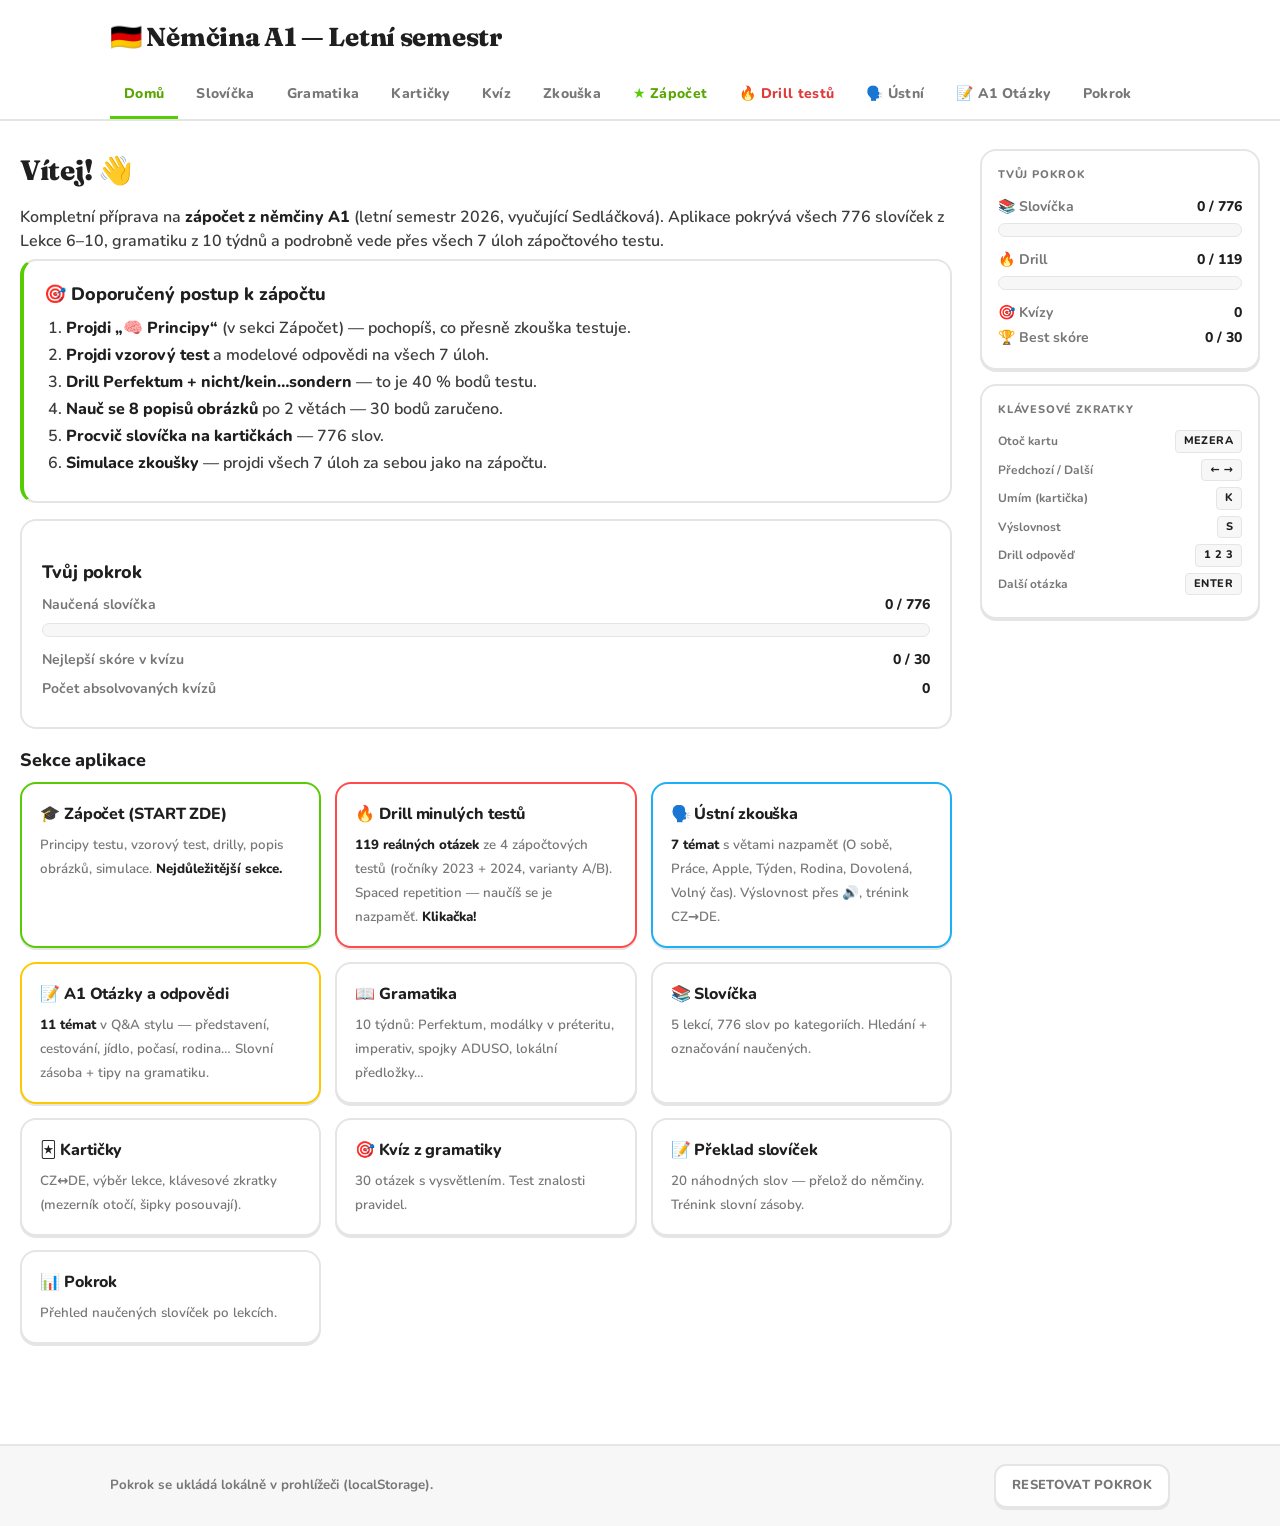
==== commit 82c442b8: "Add A1 Q&A prep section (11 topics with vocab + tips) Imports the Word doc "Nemcina zkouska priprava" ====
--- a/app/index.html
+++ b/app/index.html
@@ -23,6 +23,7 @@
       <button data-view="test">Zápočet</button>
       <button data-view="drill">🔥 Drill testů</button>
       <button data-view="oral">🗣️ Ústní</button>
+      <button data-view="prepa1">📝 A1 Otázky</button>
       <button data-view="progress">Pokrok</button>
     </nav>
   </div>
--- a/app/style.css
+++ b/app/style.css
@@ -1325,3 +1325,193 @@
 .oral-train-cta { flex: 1 1 200px; padding: 14px 18px !important; font-size: 14px !important; }
 .oral-train-skip { flex: 0 1 auto; padding: 12px 14px !important; font-size: 13px !important; }
 
+/* ==========================================================================
+   A1 PREP — Q&A z dokumentu „Nemcina zkouska priprava"
+   ========================================================================== */
+.prep-wrap { display: flex; flex-direction: column; gap: 16px; }
+
+.prep-intro {
+  background: linear-gradient(135deg, var(--gold) 0%, #FFE066 100%);
+  color: #3C2B00;
+  border-color: var(--gold-shade);
+}
+.prep-intro h2 { margin: 0 0 6px; font-family: var(--font-display); }
+.prep-sub { font-size: 15px; font-weight: 700; opacity: 0.85; }
+.prep-person { font-size: 13px; font-weight: 600; opacity: 0.7; margin-top: 4px; }
+
+.prep-greeting { border-color: var(--blue); }
+.prep-greeting h3 { margin: 0 0 4px; color: var(--blue-shade); }
+.prep-greeting-hint { font-size: 13px; color: var(--muted); margin-bottom: 10px; }
+.prep-greeting-list { display: flex; flex-direction: column; gap: 6px; margin-bottom: 12px; }
+
+.prep-sent {
+  display: flex; align-items: center; gap: 10px;
+  background: var(--blue-tint);
+  padding: 10px 12px;
+  border-radius: var(--r);
+  border: 1px solid var(--blue);
+}
+.prep-sent-de { flex: 1 1 50%; font-weight: 800; color: var(--strong); font-size: 15px; }
+.prep-sent-cz { flex: 1 1 45%; font-weight: 600; color: var(--text); font-size: 13px; }
+
+.prep-play-all {
+  width: 100%;
+  background: var(--blue);
+  color: #fff;
+  border: 0;
+  padding: 12px;
+  border-radius: var(--r);
+  font-weight: 800;
+  cursor: pointer;
+  font-family: inherit;
+  font-size: 15px;
+}
+.prep-play-all:hover { background: var(--blue-shade); }
+.prep-play-all:disabled { opacity: 0.6; cursor: wait; }
+
+.prep-section-h {
+  margin: 4px 0 0;
+  font-family: var(--font-display);
+  color: var(--strong);
+}
+
+.prep-topics { display: flex; flex-direction: column; gap: 10px; }
+
+.prep-topic {
+  background: var(--panel);
+  border: 2px solid var(--border);
+  border-radius: var(--r-md);
+  overflow: hidden;
+}
+.prep-topic[open] { border-color: var(--accent); }
+
+.prep-topic-head {
+  display: flex; align-items: center; gap: 10px;
+  padding: 14px 16px;
+  cursor: pointer;
+  list-style: none;
+  user-select: none;
+  font-weight: 800;
+}
+.prep-topic-head::-webkit-details-marker { display: none; }
+.prep-topic-head::after {
+  content: "▾";
+  margin-left: auto;
+  color: var(--muted);
+  transition: transform 0.2s;
+}
+.prep-topic[open] .prep-topic-head::after { transform: rotate(180deg); }
+
+.prep-topic-emoji { font-size: 24px; }
+.prep-topic-title { color: var(--strong); font-size: 16px; }
+.prep-topic-de { color: var(--muted); font-size: 13px; font-weight: 600; }
+
+.prep-topic-body {
+  padding: 0 16px 16px;
+  display: flex; flex-direction: column; gap: 14px;
+  border-top: 1px solid var(--line-soft);
+  padding-top: 14px;
+}
+
+.prep-qa {
+  background: var(--bg-soft);
+  padding: 12px 14px;
+  border-radius: var(--r);
+  border: 1px solid var(--border);
+}
+.prep-q { display: flex; gap: 10px; align-items: flex-start; margin-bottom: 8px; }
+.prep-q-mark { font-size: 18px; line-height: 1.4; }
+.prep-q-text { flex: 1; min-width: 0; }
+.prep-q-de { font-weight: 800; color: var(--strong); font-size: 15px; }
+.prep-q-cz { font-size: 12px; color: var(--muted); font-weight: 600; margin-top: 2px; }
+
+.prep-a { display: flex; flex-direction: column; gap: 6px; padding-left: 28px; }
+.prep-a-row {
+  display: flex; gap: 8px; align-items: flex-start;
+  background: var(--accent-tint);
+  padding: 8px 10px;
+  border-radius: var(--r-sm);
+  border: 1px solid var(--accent);
+}
+.prep-a-arrow { color: var(--accent-shade); font-weight: 900; }
+.prep-a-text { flex: 1; min-width: 0; }
+.prep-a-de { font-weight: 800; color: var(--strong); font-size: 14px; }
+.prep-a-cz { font-size: 12px; color: var(--text); font-weight: 600; margin-top: 2px; }
+
+.prep-vocab {
+  background: var(--bg-soft);
+  border: 1px solid var(--border);
+  border-radius: var(--r);
+  padding: 12px;
+}
+.prep-vocab-title { font-weight: 800; margin-bottom: 8px; color: var(--strong); }
+.prep-vocab-list { display: flex; flex-direction: column; gap: 4px; }
+.prep-vocab-row {
+  display: flex; gap: 10px; align-items: center;
+  padding: 6px 8px;
+  border-radius: var(--r-sm);
+  background: var(--panel);
+  border: 1px solid var(--line-soft);
+}
+.prep-vocab-de { flex: 1 1 50%; font-weight: 700; color: var(--strong); font-size: 14px; }
+.prep-vocab-cz { flex: 1 1 45%; font-size: 13px; color: var(--text); font-weight: 600; }
+
+.prep-conj {
+  background: var(--blue-tint);
+  border: 1px solid var(--blue);
+  border-radius: var(--r);
+  padding: 12px;
+}
+.prep-conj-title { font-weight: 800; color: var(--blue-shade); margin-bottom: 8px; }
+
+.prep-tip {
+  background: #FFF7D6;
+  border: 1px solid var(--gold);
+  border-radius: var(--r);
+  padding: 10px 12px;
+  font-size: 13px;
+  color: #5A4500;
+  font-weight: 600;
+}
+
+.prep-speak {
+  flex: 0 0 auto;
+  width: 36px; height: 36px;
+  border-radius: 50%;
+  border: 1px solid var(--border);
+  background: var(--panel);
+  cursor: pointer;
+  font-size: 14px;
+  display: inline-flex;
+  align-items: center;
+  justify-content: center;
+  transition: all 0.15s;
+}
+.prep-speak:hover {
+  background: var(--blue);
+  border-color: var(--blue);
+  transform: scale(1.05);
+}
+
+.prep-tips ul { margin: 0; padding-left: 20px; }
+.prep-tips li { margin-bottom: 6px; font-size: 14px; }
+.prep-final {
+  margin-top: 12px;
+  padding: 10px;
+  background: var(--accent-tint);
+  border-radius: var(--r);
+  text-align: center;
+  font-weight: 800;
+  color: var(--accent-shade);
+}
+
+@media (max-width: 600px) {
+  .prep-sent { flex-wrap: wrap; }
+  .prep-sent-de, .prep-sent-cz { flex: 1 1 100%; }
+  .prep-vocab-row { flex-wrap: wrap; }
+  .prep-vocab-de, .prep-vocab-cz { flex: 1 1 100%; }
+  .prep-a { padding-left: 12px; }
+  .prep-topic-head { flex-wrap: wrap; }
+  .prep-topic-de { flex: 1 1 100%; padding-left: 34px; }
+}
+
